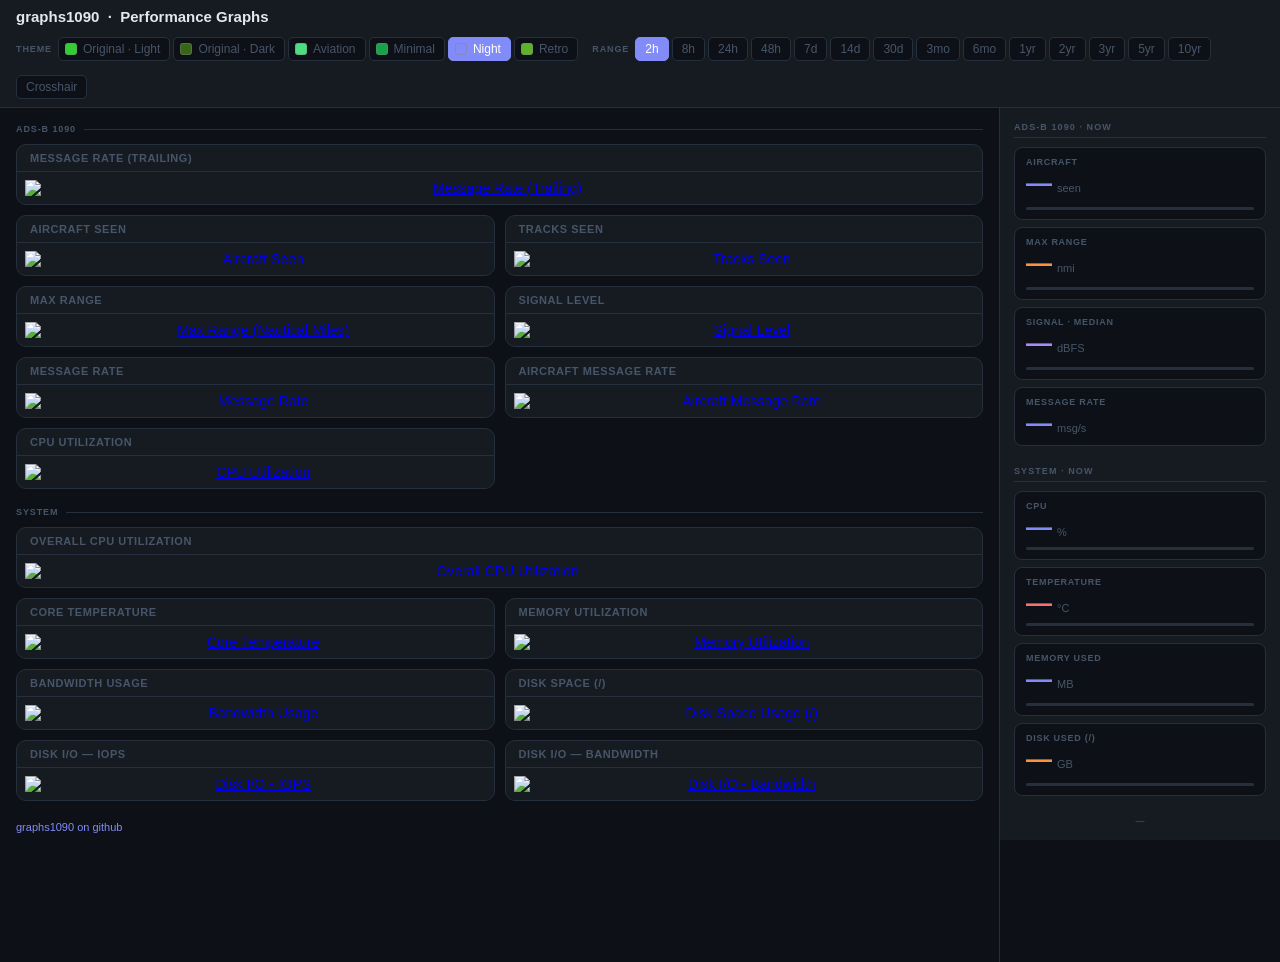
==== html/index.html @ 69fcbd56 "Add themed color schemes for graphs1090 and update CSS for dashboard - Introduced four new themes: A" ====
<!DOCTYPE HTML>
<html>
	<head>
		<meta charset="utf-8">
		<title>graphs1090</title>
		<meta name="viewport" content="width=device-width, initial-scale=1.0">
		<link rel="stylesheet" href="portal.css">
		<link rel="icon" type="image/png" href="graphs-favicon.png">
		<link rel="apple-touch-icon" href="apple-touch-icon.png">
		<meta name="apple-mobile-web-app-capable" content="yes">
		<meta name="mobile-web-app-capable" content="yes">
	</head>

	<body data-theme="night">

		<div class="topbar">
			<h1>graphs1090 &nbsp;·&nbsp; Performance Graphs</h1>
			<div class="topbar-controls">
				<div class="ctl"><span class="ctl-label">Theme</span><div class="btn-group" id="theme-group"></div></div>
				<div class="ctl"><span class="ctl-label">Range</span>
					<div class="btn-group" role="group">
						<button type="button" id="btn-2h" class="btn active" onclick="switchView('2h')">2h</button>
						<button type="button" id="btn-8h" class="btn" onclick="switchView('8h')">8h</button>
						<button type="button" id="btn-24h" class="btn" onclick="switchView('24h')">24h</button>
						<button type="button" id="btn-48h" class="btn" onclick="switchView('48h')">48h</button>
						<button type="button" id="btn-7d" class="btn" onclick="switchView('7d')">7d</button>
						<button type="button" id="btn-14d" class="btn" onclick="switchView('14d')">14d</button>
						<button type="button" id="btn-30d" class="btn" onclick="switchView('30d')">30d</button>
						<button type="button" id="btn-90d" class="btn" onclick="switchView('90d')">3mo</button>
						<button type="button" id="btn-180d" class="btn" onclick="switchView('180d')">6mo</button>
						<button type="button" id="btn-365d" class="btn" onclick="switchView('365d')">1yr</button>
						<button type="button" id="btn-730d" class="btn" onclick="switchView('730d')">2yr</button>
						<button type="button" id="btn-1095d" class="btn" onclick="switchView('1095d')">3yr</button>
						<button type="button" id="btn-1825d" class="btn" onclick="switchView('1825d')">5yr</button>
						<button type="button" id="btn-3650d" class="btn" onclick="switchView('3650d')">10yr</button>
					</div>
				</div>
				<button type="button" id="btn-crosshair" class="btn" onclick="toggleCrosshair()">Crosshair</button>
			</div>
		</div>

		<div class="layout">
		<div class="main">

			<!-- Dump1090 Graphs -->
			<div id="panel_1090" class="panel" style="display:block">
				<div class="section-title">ADS-B 1090</div>
				<div class="graph-grid cols-1">
					<div class="graph-card">
						<div class="graph-card-header">Message Rate (Trailing)</div>
						<div class="graph-card-body"><a id="dump1090-local_trailing_rate-link" href="#"><img id="dump1090-local_trailing_rate-image" src="" alt="Message Rate (Trailing)"></a></div>
					</div>
				</div>
				<div class="graph-grid cols-2">
					<div class="graph-card">
						<div class="graph-card-header">Aircraft Seen</div>
						<div class="graph-card-body"><a id="dump1090-aircraft-link" href="#"><img id="dump1090-aircraft-image" src="" alt="Aircraft Seen"></a></div>
					</div>
					<div class="graph-card">
						<div class="graph-card-header">Tracks Seen</div>
						<div class="graph-card-body"><a id="dump1090-tracks-link" href="#"><img id="dump1090-tracks-image" src="" alt="Tracks Seen"></a></div>
					</div>
				</div>
				<div class="graph-grid cols-2">
					<div class="graph-card">
						<div class="graph-card-header">Max Range</div>
						<div class="graph-card-body"><a id="dump1090-range-link" href="#"><img id="dump1090-range-image" src="" alt="Max Range (Nautical Miles)"></a></div>
					</div>
					<div class="graph-card">
						<div class="graph-card-header">Signal Level</div>
						<div class="graph-card-body"><a id="dump1090-signal-link" href="#"><img id="dump1090-signal-image" src="" alt="Signal Level"></a></div>
					</div>
				</div>
				<div class="graph-grid cols-2">
					<div class="graph-card">
						<div class="graph-card-header">Message Rate</div>
						<div class="graph-card-body"><a id="dump1090-local_rate-link" href="#"><img id="dump1090-local_rate-image" src="" alt="Message Rate"></a></div>
					</div>
					<div class="graph-card">
						<div class="graph-card-header">Aircraft Message Rate</div>
						<div class="graph-card-body"><a id="dump1090-aircraft_message_rate-link" href="#"><img id="dump1090-aircraft_message_rate-image" src="" alt="Aircraft Message Rate"></a></div>
					</div>
				</div>
				<div class="graph-grid cols-2">
					<div class="graph-card">
						<div class="graph-card-header">CPU Utilization</div>
						<div class="graph-card-body"><a id="dump1090-cpu-link" href="#"><img id="dump1090-cpu-image" src="" alt="CPU Utilization"></a></div>
					</div>
					<div class="graph-card" id="dump1090-misc-link" style="display:none">
						<div class="graph-card-header">Misc</div>
						<div class="graph-card-body"><a href="#"><img id="dump1090-misc-image" src="" alt="Misc"></a></div>
					</div>
				</div>
			</div>

			<!-- Airspy Graphs -->
			<div id="panel_airspy" class="panel" style="display:none">
				<div class="section-title">Airspy</div>
				<div class="graph-grid cols-2">
					<div class="graph-card"><div class="graph-card-header">RSSI</div><div class="graph-card-body"><a id="airspy-rssi-link" href="#"><img id="airspy-rssi-image" src="" alt="RSSI"></a></div></div>
					<div class="graph-card"><div class="graph-card-header">SNR</div><div class="graph-card-body"><a id="airspy-snr-link" href="#"><img id="airspy-snr-image" src="" alt="SNR"></a></div></div>
				</div>
				<div class="graph-grid cols-2">
					<div class="graph-card"><div class="graph-card-header">Noise</div><div class="graph-card-body"><a id="airspy-noise-link" href="#"><img id="airspy-noise-image" src="" alt="Noise"></a></div></div>
					<div class="graph-card"><div class="graph-card-header">Misc</div><div class="graph-card-body"><a id="airspy-misc-link" href="#"><img id="airspy-misc-image" src="" alt="Misc"></a></div></div>
				</div>
				<div class="graph-grid cols-1">
					<div class="graph-card"><div class="graph-card-header">DF Counts</div><div class="graph-card-body"><a id="df_counts-link" href="#"><img id="df_counts-image" src="" alt="DF Counts"></a></div></div>
				</div>
			</div>

			<!-- Dump978 Graphs -->
			<div id="panel_978" class="panel" style="display:none">
				<div class="section-title">UAT 978</div>
				<div class="graph-grid cols-2">
					<div class="graph-card"><div class="graph-card-header">UAT Message Rate</div><div class="graph-card-body"><a id="dump1090-messages_978-link" href="#"><img id="dump1090-messages_978-image" src="" alt="UAT Message Rate"></a></div></div>
					<div class="graph-card"><div class="graph-card-header">UAT Aircraft</div><div class="graph-card-body"><a id="dump1090-aircraft_978-link" href="#"><img id="dump1090-aircraft_978-image" src="" alt="UAT Aircraft"></a></div></div>
				</div>
				<div class="graph-grid cols-2">
					<div class="graph-card"><div class="graph-card-header">UAT Max Range</div><div class="graph-card-body"><a id="dump1090-range_978-link" href="#"><img id="dump1090-range_978-image" src="" alt="UAT Max Range"></a></div></div>
					<div class="graph-card"><div class="graph-card-header">UAT Signal Level</div><div class="graph-card-body"><a id="dump1090-signal_978-link" href="#"><img id="dump1090-signal_978-image" src="" alt="UAT Signal Level"></a></div></div>
				</div>
			</div>

			<!-- System Graphs -->
			<div id="panel_system" class="panel">
				<div class="section-title">System</div>
				<div class="graph-grid cols-1">
					<div class="graph-card"><div class="graph-card-header">Overall CPU Utilization</div><div class="graph-card-body"><a id="system-cpu-link" href="#"><img id="system-cpu-image" src="" alt="Overall CPU Utilization"></a></div></div>
				</div>
				<div class="graph-grid cols-2">
					<div class="graph-card"><div class="graph-card-header">Core Temperature</div><div class="graph-card-body"><a id="system-temperature-link" href="#"><img id="system-temperature-image" src="" alt="Core Temperature"></a></div></div>
					<div class="graph-card"><div class="graph-card-header">Memory Utilization</div><div class="graph-card-body"><a id="system-memory-link" href="#"><img id="system-memory-image" src="" alt="Memory Utilization"></a></div></div>
				</div>
				<div class="graph-grid cols-2">
					<div class="graph-card"><div class="graph-card-header">Bandwidth Usage</div><div class="graph-card-body"><a id="system-network_bandwidth-link" href="#"><img id="system-network_bandwidth-image" src="" alt="Bandwidth Usage"></a></div></div>
					<div class="graph-card"><div class="graph-card-header">Disk Space (/)</div><div class="graph-card-body"><a id="system-df_root-link" href="#"><img id="system-df_root-image" src="" alt="Disk Space Usage (/)"></a></div></div>
				</div>
				<div class="graph-grid cols-2">
					<div class="graph-card"><div class="graph-card-header">Disk I/O — IOPS</div><div class="graph-card-body"><a id="system-disk_io_iops-link" href="#"><img id="system-disk_io_iops-image" src="" alt="Disk I/O - IOPS"></a></div></div>
					<div class="graph-card"><div class="graph-card-header">Disk I/O — Bandwidth</div><div class="graph-card-body"><a id="system-disk_io_octets-link" href="#"><img id="system-disk_io_octets-image" src="" alt="Disk I/O - Bandwidth"></a></div></div>
				</div>
			</div>

			<div class="main-footer">
				<a href="https://github.com/FugginOld/graphs1090#graphs1090">graphs1090 on github</a>
				<span id="graphs1090-version"><!-- version --></span>
			</div>

		</div><!-- /main -->

		<!-- Sidebar -->
		<div class="sidebar">
			<div class="sidebar-section">
				<div class="sidebar-section-title">ADS-B 1090 · Now</div>
				<div class="stat-card">
					<div class="stat-label">Aircraft</div>
					<div class="stat-value-row"><span class="stat-value" id="st-aircraft" style="color:var(--area)">—</span><span class="stat-unit">seen</span></div>
					<div class="stat-sub" id="st-aircraft-sub"></div>
					<div class="sparkbar"><div class="sparkbar-fill" id="st-aircraft-bar" style="background:var(--area)"></div></div>
				</div>
				<div class="stat-card">
					<div class="stat-label">Max Range</div>
					<div class="stat-value-row"><span class="stat-value" id="st-range" style="color:var(--amber)">—</span><span class="stat-unit">nmi</span></div>
					<div class="stat-sub" id="st-range-sub"></div>
					<div class="sparkbar"><div class="sparkbar-fill" id="st-range-bar" style="background:var(--amber)"></div></div>
				</div>
				<div class="stat-card">
					<div class="stat-label">Signal · Median</div>
					<div class="stat-value-row"><span class="stat-value" id="st-signal" style="color:var(--purple)">—</span><span class="stat-unit">dBFS</span></div>
					<div class="stat-sub" id="st-signal-sub"></div>
					<div class="sparkbar"><div class="sparkbar-fill" id="st-signal-bar" style="background:var(--purple)"></div></div>
				</div>
				<div class="stat-card">
					<div class="stat-label">Message Rate</div>
					<div class="stat-value-row"><span class="stat-value" id="st-msgrate" style="color:var(--area)">—</span><span class="stat-unit">msg/s</span></div>
				</div>
			</div>
			<div class="sidebar-section">
				<div class="sidebar-section-title">System · Now</div>
				<div class="stat-card">
					<div class="stat-label">CPU</div>
					<div class="stat-value-row"><span class="stat-value" id="st-cpu" style="color:var(--area)">—</span><span class="stat-unit">%</span></div>
					<div class="sparkbar"><div class="sparkbar-fill" id="st-cpu-bar" style="background:var(--area)"></div></div>
				</div>
				<div class="stat-card">
					<div class="stat-label">Temperature</div>
					<div class="stat-value-row"><span class="stat-value" id="st-temp" style="color:var(--red)">—</span><span class="stat-unit">°C</span></div>
					<div class="sparkbar"><div class="sparkbar-fill" id="st-temp-bar" style="background:var(--red)"></div></div>
				</div>
				<div class="stat-card">
					<div class="stat-label">Memory Used</div>
					<div class="stat-value-row"><span class="stat-value" id="st-mem" style="color:var(--area)">—</span><span class="stat-unit">MB</span></div>
					<div class="stat-sub" id="st-mem-sub"></div>
					<div class="sparkbar"><div class="sparkbar-fill" id="st-mem-bar" style="background:var(--area)"></div></div>
				</div>
				<div class="stat-card">
					<div class="stat-label">Disk Used (/)</div>
					<div class="stat-value-row"><span class="stat-value" id="st-disk" style="color:var(--amber)">—</span><span class="stat-unit">GB</span></div>
					<div class="stat-sub" id="st-disk-sub"></div>
					<div class="sparkbar"><div class="sparkbar-fill" id="st-disk-bar" style="background:var(--amber)"></div></div>
				</div>
			</div>
			<div class="sidebar-footer" id="st-updated">—</div>
		</div>
		</div><!-- /layout -->

		<div id="crosshair" class="cursor" style="display: none">
			<div class="vt"></div>
			<div class="hl"></div>
		</div>

		<script src="jquery-3.6.4.min.js"></script>
		<script src="graphs.js"></script>

	</body>
</html>
---- html/portal.css ----
/* graphs1090 — themed dashboard
   Page chrome is driven by [data-theme] CSS variables. The graph PNGs carry
   their own colors (rendered per theme into graphs/<theme>/), so switching a
   theme swaps both the chrome vars (here) and the image folder (graphs.js). */

/* ── Theme chrome palettes ── */
[data-theme="orig-light"] { --bg:#ececed; --surface:#ffffff; --border:#cfcfcf; --plot-bg:#ffffff; --text:#1a1a1a; --muted:#666; --accent:#0011ee; --area:#228B22; --amber:#d98c00; --purple:#0011EE; --red:#E30022; --font:'Space Grotesk',-apple-system,BlinkMacSystemFont,'Segoe UI',sans-serif; }
[data-theme="orig-dark"]  { --bg:#161618; --surface:#212427; --border:#3a3d40; --plot-bg:#161618; --text:#f2f5f4; --muted:#9aa0a0; --accent:#1cb992; --area:#5cb85c; --amber:#cca300; --purple:#7fc7ff; --red:#c52b2f; --font:-apple-system,BlinkMacSystemFont,'Segoe UI',sans-serif; }
[data-theme="aviation"]   { --bg:#040b07; --surface:#06100a; --border:#16331f; --plot-bg:#06100a; --text:#4ade80; --muted:#2d6e3e; --accent:#22d3ee; --area:#4ade80; --amber:#facc15; --purple:#22d3ee; --red:#f87171; --font:'Space Mono',ui-monospace,Consolas,monospace; }
[data-theme="minimal"]    { --bg:#f4f4f0; --surface:#ffffff; --border:#e0e0db; --plot-bg:#ffffff; --text:#1a1a1a; --muted:#888; --accent:#3b82f6; --area:#16a34a; --amber:#f59e0b; --purple:#6366f1; --red:#ef4444; --font:-apple-system,BlinkMacSystemFont,'Segoe UI',sans-serif; }
[data-theme="night"]      { --bg:#0d1117; --surface:#161b22; --border:#26303c; --plot-bg:#161b22; --text:#e2e8f0; --muted:#475569; --accent:#818cf8; --area:#818cf8; --amber:#fb923c; --purple:#a78bfa; --red:#f87171; --font:-apple-system,BlinkMacSystemFont,'Segoe UI',sans-serif; }
[data-theme="retro"]      { --bg:#0e0e0e; --surface:#131313; --border:#2a2a2a; --plot-bg:#131313; --text:#c9c9c9; --muted:#5a5a5a; --accent:#00e0ff; --area:#5db329; --amber:#e8820a; --purple:#00e0ff; --red:#cc2e2e; --font:'Space Mono',ui-monospace,Consolas,monospace; }

* { box-sizing: border-box; margin: 0; padding: 0; }
html, body { height: 100%; width: 100%; }
body {
	background: var(--bg);
	color: var(--text);
	font-family: var(--font, -apple-system, BlinkMacSystemFont, 'Segoe UI', sans-serif);
	font-size: 14px;
	transition: background .15s, color .15s;
}

/* ── Top bar ── */
.topbar {
	background: var(--surface); border-bottom: 1px solid var(--border);
	padding: 8px 16px; display: flex; align-items: center; justify-content: space-between;
	position: sticky; top: 0; z-index: 100; gap: 12px; flex-wrap: wrap;
}
.topbar h1 { font-size: 15px; font-weight: 600; color: var(--text); white-space: nowrap; }
.topbar-controls { display: flex; gap: 14px; align-items: center; flex-wrap: wrap; }
.ctl { display: flex; align-items: center; }
.ctl-label { font-size: 9px; font-weight: 700; letter-spacing: .1em; text-transform: uppercase; color: var(--muted); margin-right: 6px; }
.btn-group { display: flex; gap: 3px; flex-wrap: wrap; }
.btn {
	background: var(--bg); border: 1px solid var(--border); color: var(--muted);
	padding: 4px 9px; border-radius: 5px; font-size: 12px; cursor: pointer;
	transition: all .12s; white-space: nowrap; font-family: inherit;
}
.btn:hover { border-color: var(--accent); color: var(--text); }
.btn.active { background: var(--accent); border-color: var(--accent); color: #fff; }
.theme-btn { display: flex; align-items: center; gap: 6px; padding-left: 6px; }
.theme-btn .sw { width: 12px; height: 12px; border-radius: 3px; border: 1px solid rgba(128,128,128,.4); flex-shrink: 0; }

/* ── Layout ── */
.layout { display: grid; grid-template-columns: 1fr 280px; min-height: calc(100vh - 46px); }
.main { padding: 16px; border-right: 1px solid var(--border); overflow-x: hidden; }

.section-title {
	font-size: 9px; font-weight: 700; letter-spacing: .1em; text-transform: uppercase;
	color: var(--muted); margin: 18px 0 10px; display: flex; align-items: center; gap: 8px;
}
.section-title::after { content:''; flex:1; height:1px; background:var(--border); }
.panel:first-child .section-title { margin-top: 0; }

.graph-grid { display: grid; gap: 10px; margin-bottom: 10px; }
.graph-grid.cols-1 { grid-template-columns: 1fr; }
.graph-grid.cols-2 { grid-template-columns: 1fr 1fr; }

.graph-card { background: var(--surface); border: 1px solid var(--border); border-radius: 10px; overflow: hidden; }
.graph-card-header {
	padding: 7px 13px; font-size: 11px; font-weight: 600; letter-spacing: .05em;
	text-transform: uppercase; color: var(--muted); border-bottom: 1px solid var(--border);
}
.graph-card-body { background: var(--plot-bg); padding: 8px; text-align: center; }
.graph-card-body a { display: block; }
.graph-card-body img {
	vertical-align: middle; display: block; max-width: 100%; height: auto;
	margin-left: auto; margin-right: auto;
}

.main-footer { margin: 20px 0 8px; font-size: 11px; color: var(--muted); }
.main-footer a { color: var(--accent); text-decoration: none; }

/* ── Sidebar ── */
.sidebar { padding: 14px; background: var(--surface); position: sticky; top: 46px; align-self: start; }
.sidebar-section { margin-bottom: 20px; }
.sidebar-section-title {
	font-size: 9px; font-weight: 700; letter-spacing: .12em; text-transform: uppercase;
	color: var(--muted); margin-bottom: 9px; padding-bottom: 5px; border-bottom: 1px solid var(--border);
}
.stat-card { background: var(--bg); border: 1px solid var(--border); border-radius: 8px; padding: 9px 11px; margin-bottom: 7px; }
.stat-label { font-size: 9px; font-weight: 600; letter-spacing: .08em; text-transform: uppercase; color: var(--muted); margin-bottom: 3px; }
.stat-value-row { display: flex; align-items: baseline; gap: 5px; }
.stat-value { font-size: 26px; font-weight: 700; font-variant-numeric: tabular-nums; line-height: 1; color: var(--text); }
.stat-unit { font-size: 11px; color: var(--muted); font-weight: 500; }
.stat-sub { font-size: 11px; color: var(--muted); margin-top: 4px; display: flex; gap: 8px; flex-wrap: wrap; }
.sparkbar { height: 3px; background: var(--border); border-radius: 2px; margin-top: 7px; overflow: hidden; }
.sparkbar-fill { height: 100%; width: 0; border-radius: 2px; transition: width .3s; }
.sidebar-footer { font-size: 9px; color: var(--muted); text-align: center; margin-top: 6px; }

/* ── Crosshair ── */
.cursor { position: fixed; top: 0; right: 0; bottom: 0; left: 0; z-index: 1; pointer-events: none; }
.cursor .vt { position: absolute; top: 0; bottom: 0; width: 1px; background: var(--accent); opacity: .5; }
.cursor .hl { position: absolute; left: 0; right: 0; height: 1px; background: var(--accent); opacity: .5; }

@media screen and (max-width: 1000px) {
	.layout { grid-template-columns: 1fr; }
	.sidebar { border-top: 1px solid var(--border); position: static; }
	.graph-grid.cols-2 { grid-template-columns: 1fr; }
}
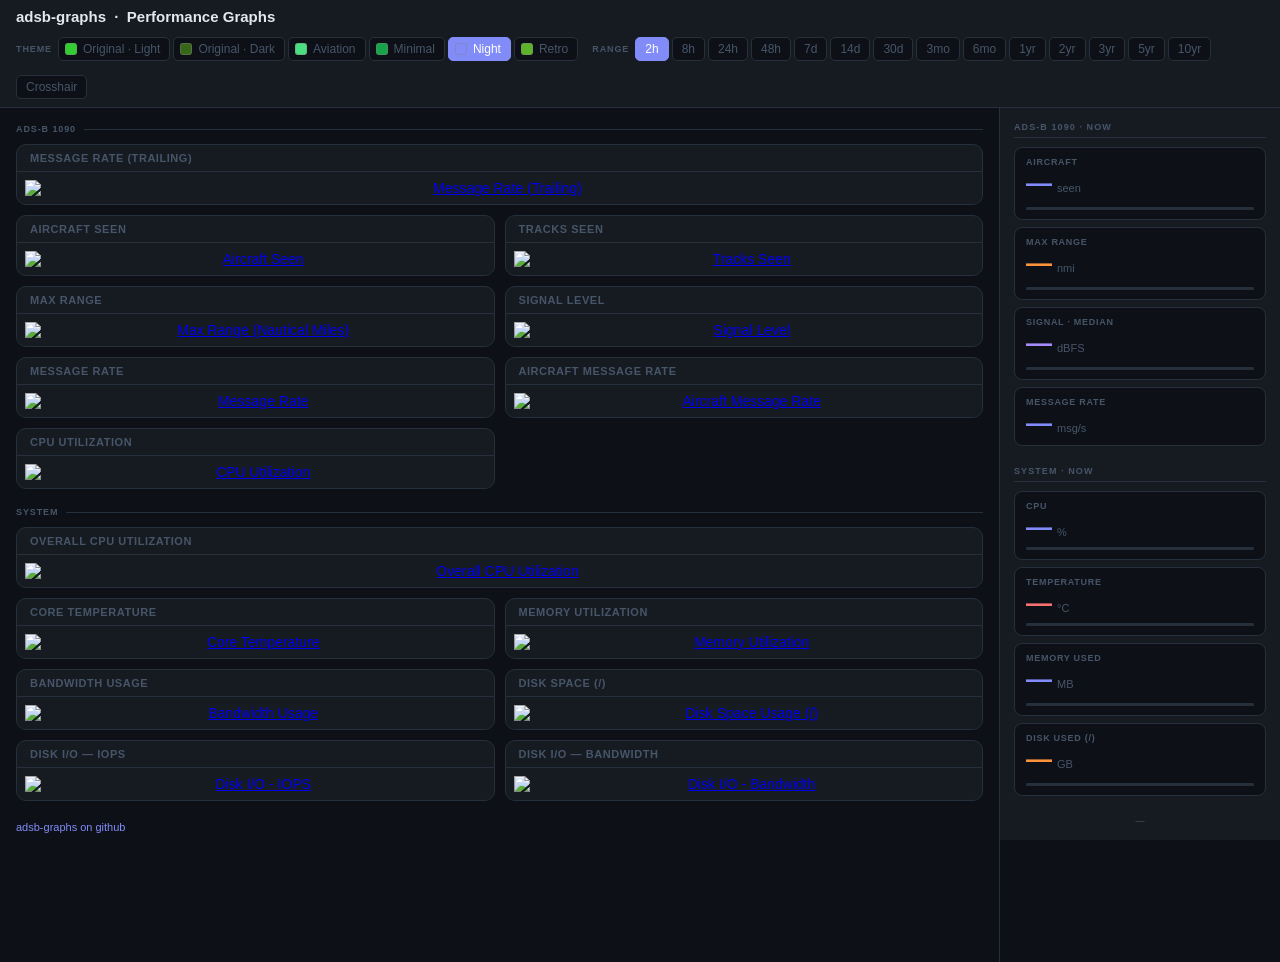
==== commit 2864f38d: "Refactor project from graphs1090 to adsb-graphs - Updated all references in configuration files, scr" ====
--- a/html/index.html
+++ b/html/index.html
@@ -2,7 +2,7 @@
 <html>
 	<head>
 		<meta charset="utf-8">
-		<title>graphs1090</title>
+		<title>adsb-graphs</title>
 		<meta name="viewport" content="width=device-width, initial-scale=1.0">
 		<link rel="stylesheet" href="portal.css">
 		<link rel="icon" type="image/png" href="graphs-favicon.png">
@@ -14,7 +14,7 @@
 	<body data-theme="night">
 
 		<div class="topbar">
-			<h1>graphs1090 &nbsp;·&nbsp; Performance Graphs</h1>
+			<h1>adsb-graphs &nbsp;·&nbsp; Performance Graphs</h1>
 			<div class="topbar-controls">
 				<div class="ctl"><span class="ctl-label">Theme</span><div class="btn-group" id="theme-group"></div></div>
 				<div class="ctl"><span class="ctl-label">Range</span>
@@ -143,8 +143,8 @@
 			</div>
 
 			<div class="main-footer">
-				<a href="https://github.com/FugginOld/graphs1090#graphs1090">graphs1090 on github</a>
-				<span id="graphs1090-version"><!-- version --></span>
+				<a href="https://github.com/FugginOld/adsb-graphs#adsb-graphs">adsb-graphs on github</a>
+				<span id="adsb-graphs-version"><!-- version --></span>
 			</div>
 
 		</div><!-- /main -->
--- a/html/portal.css
+++ b/html/portal.css
@@ -1,4 +1,4 @@
-/* graphs1090 — themed dashboard
+/* adsb-graphs — themed dashboard
    Page chrome is driven by [data-theme] CSS variables. The graph PNGs carry
    their own colors (rendered per theme into graphs/<theme>/), so switching a
    theme swaps both the chrome vars (here) and the image folder (graphs.js). */
